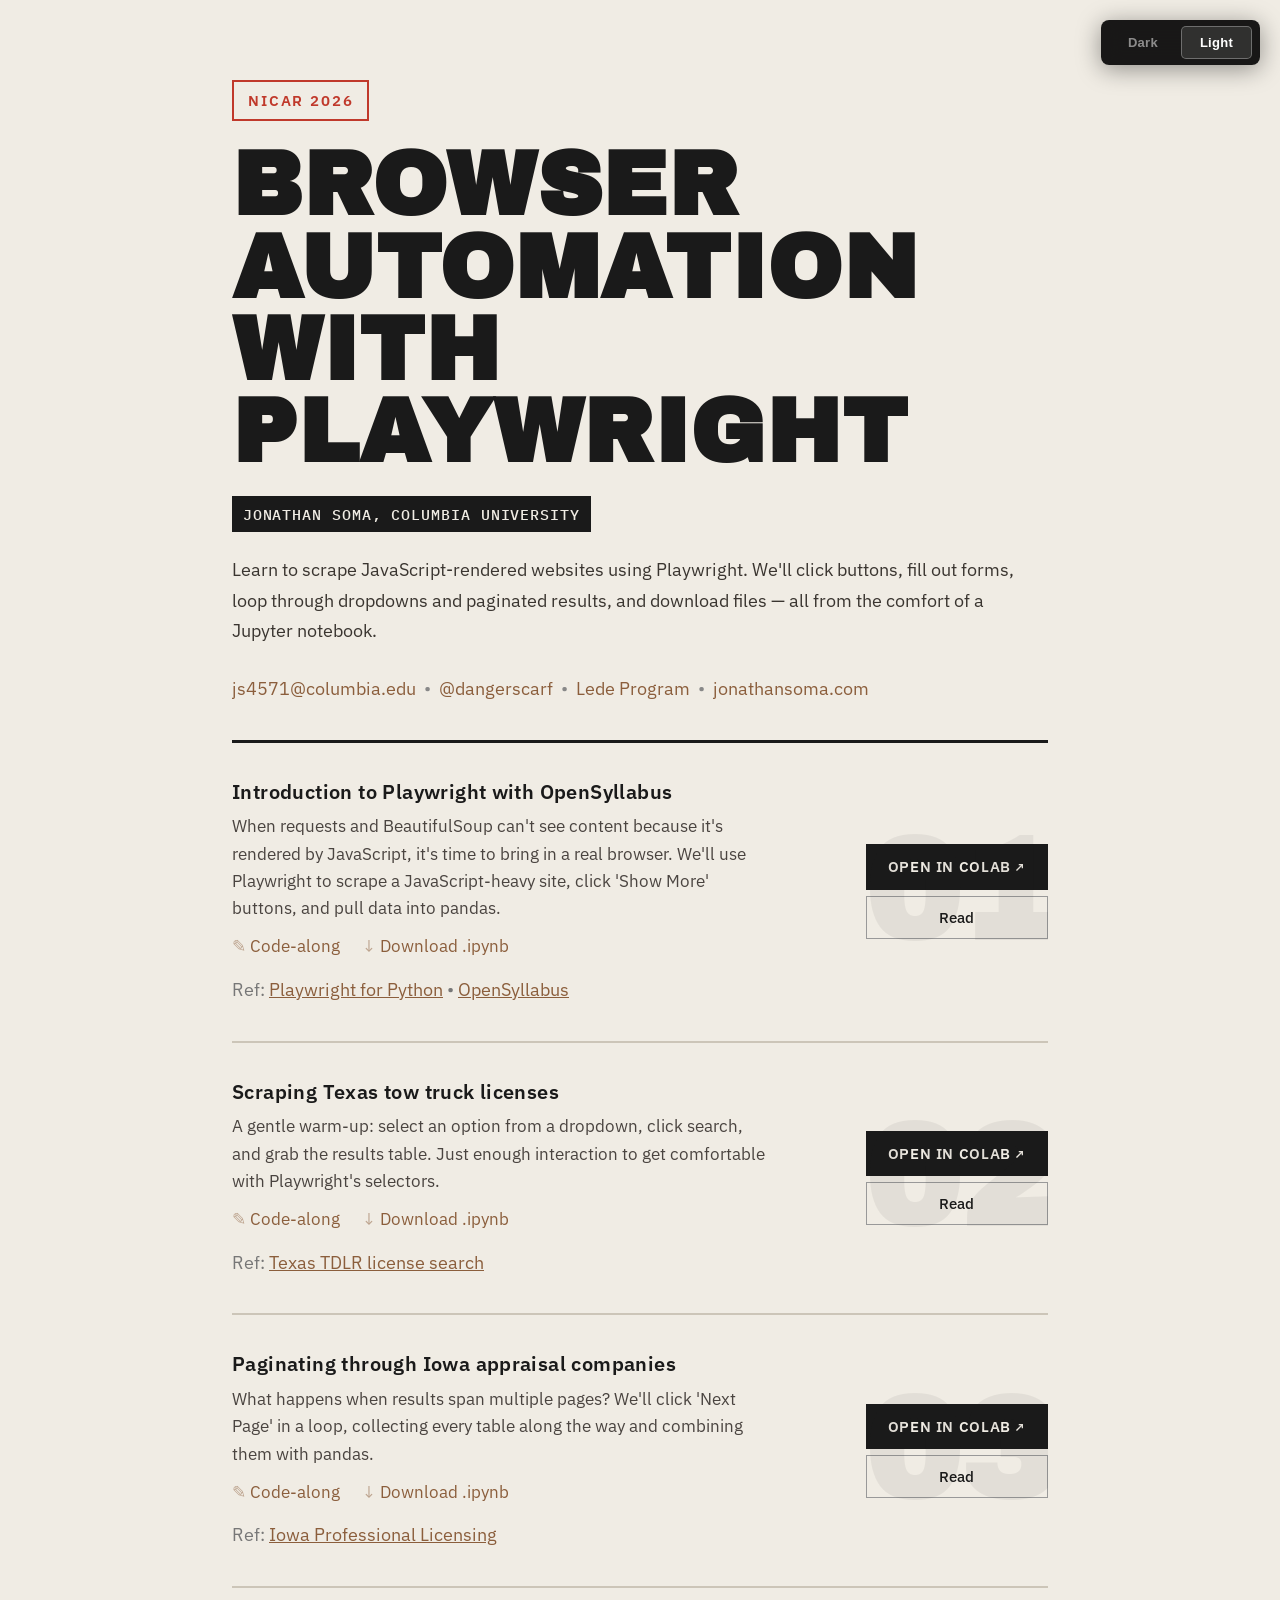
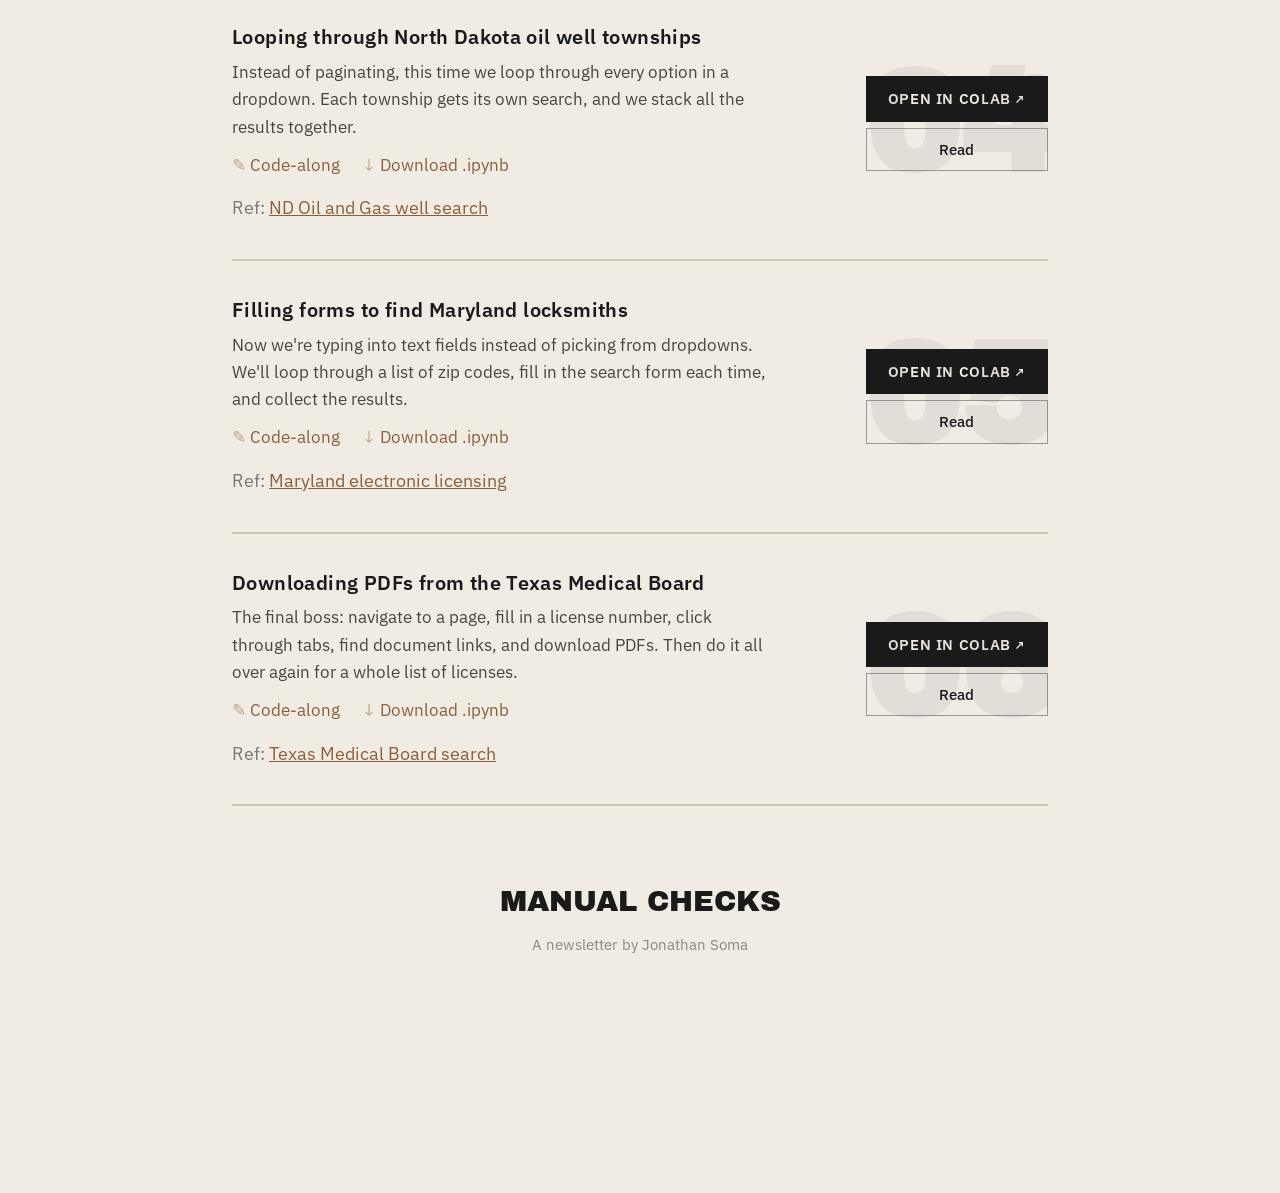
==== docs/index.html @ abff7795 "Include docs/ in repo for GitHub Pages Co-Authored-By: Claude Opus 4.6 <noreply@anthropic.com>" ====
<!DOCTYPE html>
<html lang="en">
<head>
    <meta charset="utf-8">
    <meta name="viewport" content="width=device-width, initial-scale=1">
    <title>Browser automation with Playwright</title>

    <link rel="preconnect" href="https://fonts.googleapis.com">
    <link rel="preconnect" href="https://fonts.gstatic.com" crossorigin>
    <link href="https://fonts.googleapis.com/css2?family=Playfair+Display:ital,wght@0,400;0,700;1,400;1,700&family=Source+Serif+4:ital,opsz,wght@0,8..60,400;0,8..60,600;1,8..60,400&family=Inter:wght@400;500;600&family=Archivo+Black&family=IBM+Plex+Mono:wght@400;500&family=IBM+Plex+Sans:wght@400;500;600&display=swap" rel="stylesheet">
    <link rel="stylesheet" href="static/base.css">
    
<link rel="stylesheet" href="static/index.css">

    <script>
    // Set theme before paint to avoid FOUC
    (function(){var s=localStorage.getItem('theme');var t=s||(window.matchMedia('(prefers-color-scheme: light)').matches?'light':'dark');document.documentElement.className='theme-'+(t==='dark'?'noir':'broadsheet');})();
    </script>
</head>
<body>

<div class="theme-switcher">
    <button class="active" onclick="setTheme('dark', this)">Dark</button>
    <button onclick="setTheme('light', this)">Light</button>
</div>

<div class="page">
    
<header>
    <div class="conference-label">NICAR 2026</div>
    <h1 class="site-title">Browser automation with Playwright</h1>
    <p class="site-author">Jonathan Soma, Columbia University</p>
    <div class="site-description"><p>Learn to scrape JavaScript-rendered websites using Playwright. We'll click buttons, fill out forms, loop through dropdowns and paginated results, and download files — all from the comfort of a Jupyter notebook.</p></div>
    
    <div class="site-meta-links">
        
            <a href="mailto:js4571@columbia.edu">js4571@columbia.edu</a> &nbsp;&bull;&nbsp; 
        
            <a href="https://x.com/dangerscarf">@dangerscarf</a> &nbsp;&bull;&nbsp; 
        
            <a href="https://ledeprogram.com/">Lede Program</a> &nbsp;&bull;&nbsp; 
        
            <a href="https://jonathansoma.com/">jonathansoma.com</a>
        
    </div>
    
</header>


<hr class="section-divider">


<div class="notebook-card">
    <div class="step-number">01</div>
    <div class="card-content">
        <h3 class="notebook-title"><a href="./browser-automation/00-opensyllabus-ANSWERS.html">Introduction to Playwright with OpenSyllabus</a></h3>
        <p class="notebook-desc">When requests and BeautifulSoup can't see content because it's rendered by JavaScript, it's time to bring in a real browser. We'll use Playwright to scrape a JavaScript-heavy site, click 'Show More' buttons, and pull data into pandas.</p>
        <div class="secondary-actions">
            <a href="https://colab.research.google.com/github/jsoma/workshop-browser-automation/blob/main/docs/browser-automation/00-opensyllabus.ipynb" class="action-codealong">Code-along</a>
            <a href="./browser-automation/00-opensyllabus-ANSWERS.ipynb" class="action-download">Download .ipynb</a>
        </div>
        
        <div class="ref-links">
            <span>Ref:</span>
            
                <a href="https://playwright.dev/python/">Playwright for Python</a> &bull; 
            
                <a href="https://opensyllabus.org/">OpenSyllabus</a>
            
        </div>
        
    </div>
    <div class="card-action">
        <a href="https://colab.research.google.com/github/jsoma/workshop-browser-automation/blob/main/docs/browser-automation/00-opensyllabus-ANSWERS.ipynb" class="primary-btn">Open in Colab</a>
        <a href="./browser-automation/00-opensyllabus-ANSWERS.html" class="read-btn">Read</a>
    </div>
</div>

<div class="notebook-card">
    <div class="step-number">02</div>
    <div class="card-content">
        <h3 class="notebook-title"><a href="./browser-automation/01-texas-tow-trucks-licenses-ANSWERS.html">Scraping Texas tow truck licenses</a></h3>
        <p class="notebook-desc">A gentle warm-up: select an option from a dropdown, click search, and grab the results table. Just enough interaction to get comfortable with Playwright's selectors.</p>
        <div class="secondary-actions">
            <a href="https://colab.research.google.com/github/jsoma/workshop-browser-automation/blob/main/docs/browser-automation/01-texas-tow-trucks-licenses.ipynb" class="action-codealong">Code-along</a>
            <a href="./browser-automation/01-texas-tow-trucks-licenses-ANSWERS.ipynb" class="action-download">Download .ipynb</a>
        </div>
        
        <div class="ref-links">
            <span>Ref:</span>
            
                <a href="https://www.tdlr.texas.gov/cimsfo/">Texas TDLR license search</a>
            
        </div>
        
    </div>
    <div class="card-action">
        <a href="https://colab.research.google.com/github/jsoma/workshop-browser-automation/blob/main/docs/browser-automation/01-texas-tow-trucks-licenses-ANSWERS.ipynb" class="primary-btn">Open in Colab</a>
        <a href="./browser-automation/01-texas-tow-trucks-licenses-ANSWERS.html" class="read-btn">Read</a>
    </div>
</div>

<div class="notebook-card">
    <div class="step-number">03</div>
    <div class="card-content">
        <h3 class="notebook-title"><a href="./browser-automation/02-iowa-appraisal-management-companies-ANSWERS.html">Paginating through Iowa appraisal companies</a></h3>
        <p class="notebook-desc">What happens when results span multiple pages? We'll click 'Next Page' in a loop, collecting every table along the way and combining them with pandas.</p>
        <div class="secondary-actions">
            <a href="https://colab.research.google.com/github/jsoma/workshop-browser-automation/blob/main/docs/browser-automation/02-iowa-appraisal-management-companies.ipynb" class="action-codealong">Code-along</a>
            <a href="./browser-automation/02-iowa-appraisal-management-companies-ANSWERS.ipynb" class="action-download">Download .ipynb</a>
        </div>
        
        <div class="ref-links">
            <span>Ref:</span>
            
                <a href="https://ia-plb.my.site.com/LicenseSearchPage">Iowa Professional Licensing</a>
            
        </div>
        
    </div>
    <div class="card-action">
        <a href="https://colab.research.google.com/github/jsoma/workshop-browser-automation/blob/main/docs/browser-automation/02-iowa-appraisal-management-companies-ANSWERS.ipynb" class="primary-btn">Open in Colab</a>
        <a href="./browser-automation/02-iowa-appraisal-management-companies-ANSWERS.html" class="read-btn">Read</a>
    </div>
</div>

<div class="notebook-card">
    <div class="step-number">04</div>
    <div class="card-content">
        <h3 class="notebook-title"><a href="./browser-automation/03-north-dakota-oil-wells-ANSWERS.html">Looping through North Dakota oil well townships</a></h3>
        <p class="notebook-desc">Instead of paginating, this time we loop through every option in a dropdown. Each township gets its own search, and we stack all the results together.</p>
        <div class="secondary-actions">
            <a href="https://colab.research.google.com/github/jsoma/workshop-browser-automation/blob/main/docs/browser-automation/03-north-dakota-oil-wells.ipynb" class="action-codealong">Code-along</a>
            <a href="./browser-automation/03-north-dakota-oil-wells-ANSWERS.ipynb" class="action-download">Download .ipynb</a>
        </div>
        
        <div class="ref-links">
            <span>Ref:</span>
            
                <a href="https://www.dmr.nd.gov/oilgas/findwellsvw.asp">ND Oil and Gas well search</a>
            
        </div>
        
    </div>
    <div class="card-action">
        <a href="https://colab.research.google.com/github/jsoma/workshop-browser-automation/blob/main/docs/browser-automation/03-north-dakota-oil-wells-ANSWERS.ipynb" class="primary-btn">Open in Colab</a>
        <a href="./browser-automation/03-north-dakota-oil-wells-ANSWERS.html" class="read-btn">Read</a>
    </div>
</div>

<div class="notebook-card">
    <div class="step-number">05</div>
    <div class="card-content">
        <h3 class="notebook-title"><a href="./browser-automation/04-maryland-locksmiths-ANSWERS.html">Filling forms to find Maryland locksmiths</a></h3>
        <p class="notebook-desc">Now we're typing into text fields instead of picking from dropdowns. We'll loop through a list of zip codes, fill in the search form each time, and collect the results.</p>
        <div class="secondary-actions">
            <a href="https://colab.research.google.com/github/jsoma/workshop-browser-automation/blob/main/docs/browser-automation/04-maryland-locksmiths.ipynb" class="action-codealong">Code-along</a>
            <a href="./browser-automation/04-maryland-locksmiths-ANSWERS.ipynb" class="action-download">Download .ipynb</a>
        </div>
        
        <div class="ref-links">
            <span>Ref:</span>
            
                <a href="https://www.dllr.state.md.us/cgi-bin/ElectronicLicensing/OP_Search/OP_search.cgi?calling_app=locksmith::locksmith">Maryland electronic licensing</a>
            
        </div>
        
    </div>
    <div class="card-action">
        <a href="https://colab.research.google.com/github/jsoma/workshop-browser-automation/blob/main/docs/browser-automation/04-maryland-locksmiths-ANSWERS.ipynb" class="primary-btn">Open in Colab</a>
        <a href="./browser-automation/04-maryland-locksmiths-ANSWERS.html" class="read-btn">Read</a>
    </div>
</div>

<div class="notebook-card">
    <div class="step-number">06</div>
    <div class="card-content">
        <h3 class="notebook-title"><a href="./browser-automation/05-texas-medical-board-actions-details-ANSWERS.html">Downloading PDFs from the Texas Medical Board</a></h3>
        <p class="notebook-desc">The final boss: navigate to a page, fill in a license number, click through tabs, find document links, and download PDFs. Then do it all over again for a whole list of licenses.</p>
        <div class="secondary-actions">
            <a href="https://colab.research.google.com/github/jsoma/workshop-browser-automation/blob/main/docs/browser-automation/05-texas-medical-board-actions-details.ipynb" class="action-codealong">Code-along</a>
            <a href="./browser-automation/05-texas-medical-board-actions-details-ANSWERS.ipynb" class="action-download">Download .ipynb</a>
        </div>
        
        <div class="ref-links">
            <span>Ref:</span>
            
                <a href="https://profile.tmb.state.tx.us/SearchBA.aspx">Texas Medical Board search</a>
            
        </div>
        
    </div>
    <div class="card-action">
        <a href="https://colab.research.google.com/github/jsoma/workshop-browser-automation/blob/main/docs/browser-automation/05-texas-medical-board-actions-details-ANSWERS.ipynb" class="primary-btn">Open in Colab</a>
        <a href="./browser-automation/05-texas-medical-board-actions-details-ANSWERS.html" class="read-btn">Read</a>
    </div>
</div>




<footer class="site-footer">
    <div class="newsletter-signup">
        <p class="newsletter-title">Manual Checks</p>
<p class="newsletter-desc">A newsletter by Jonathan Soma</p>
<script async src="https://subscribe-forms.beehiiv.com/embed.js"></script>
<iframe src="https://subscribe-forms.beehiiv.com/74449fe6-9aee-4fca-81ec-c07b8588210f" class="newsletter-embed beehiiv-embed" data-test-id="beehiiv-embed" frameborder="0" scrolling="no"></iframe>

    </div>
</footer>


</div>

<script>
function setTheme(theme, btn) {
    var darkNames = {'dark':1, 'noir':1};
    var cls = darkNames[theme] ? 'noir' : 'broadsheet';
    document.documentElement.className = 'theme-' + cls;
    document.querySelectorAll('.theme-switcher button').forEach(function(b) { b.classList.remove('active'); });
    btn.classList.add('active');
    localStorage.setItem('theme', darkNames[theme] ? 'dark' : 'light');
}

// Sync button active state (theme already set by head script)
(function() {
    var saved = localStorage.getItem('theme');
    var theme = saved || (window.matchMedia('(prefers-color-scheme: light)').matches ? 'light' : 'dark');
    var label = theme === 'dark' ? 'Dark' : 'Light';
    document.querySelectorAll('.theme-switcher button').forEach(function(b) {
        b.classList.toggle('active', b.textContent.trim() === label);
    });
})();

window.matchMedia('(prefers-color-scheme: light)').addEventListener('change', function(e) {
    if (!localStorage.getItem('theme')) {
        var cls = e.matches ? 'broadsheet' : 'noir';
        document.documentElement.className = 'theme-' + cls;
        var label = e.matches ? 'Light' : 'Dark';
        document.querySelectorAll('.theme-switcher button').forEach(function(b) {
            b.classList.toggle('active', b.textContent.trim() === label);
        });
    }
});
</script>

<script>
// Detect blocked newsletter iframes and show a fallback link
(function() {
    function replaceWithLink(iframe, src) {
        var link = document.createElement('a');
        link.href = src;
        link.className = 'newsletter-fallback-btn';
        link.innerHTML = 'Subscribe to the newsletter &rarr;';
        iframe.replaceWith(link);
        // Also hide the beehiiv script tag if present
        var scripts = document.querySelectorAll('.newsletter-signup script');
        scripts.forEach(function(s) { s.remove(); });
    }
    document.querySelectorAll('.newsletter-signup iframe').forEach(function(iframe) {
        var src = iframe.src;
        if (!src) return;
        // Check iframe dimensions after it settles — blocked iframes
        // typically render as 0-height or very small
        var timer = setTimeout(function() {
            var h = iframe.offsetHeight || iframe.getBoundingClientRect().height;
            if (h < 20) {
                replaceWithLink(iframe, src);
            }
        }, 3000);
    });
})();
</script>
</body>
</html>
---- docs/static/base.css ----
/* ================================================================
   THEME SWITCHER
   ================================================================ */
.theme-switcher {
    position: fixed;
    top: 20px;
    right: 20px;
    z-index: 9999;
    display: flex;
    gap: 4px;
    padding: 6px 8px;
    border-radius: 8px;
    background: rgba(0,0,0,0.9);
    backdrop-filter: blur(10px);
    box-shadow: 0 4px 24px rgba(0,0,0,0.4);
}
.theme-switcher button {
    padding: 8px 18px;
    border: 1.5px solid transparent;
    border-radius: 5px;
    cursor: pointer;
    font-size: 13px;
    font-weight: 600;
    letter-spacing: 0.02em;
    transition: all 0.2s;
    color: rgba(255,255,255,0.5);
    background: transparent;
    font-family: -apple-system, sans-serif;
}
.theme-switcher button:hover {
    color: white;
}
.theme-switcher button.active {
    color: white;
    border-color: rgba(255,255,255,0.3);
    background: rgba(255,255,255,0.1);
}

/* ================================================================
   RESET
   ================================================================ */
*, *::before, *::after { box-sizing: border-box; margin: 0; padding: 0; }
a { text-decoration: none; }

/* ================================================================
   SHARED STRUCTURE
   ================================================================ */
body {
    min-height: 100vh;
    transition: background-color 0.5s;
}
.page {
    max-width: 860px;
    margin: 0 auto;
    padding: 80px 32px 120px;
}

/* ================================================================
   NEWSLETTER FALLBACK BUTTON
   ================================================================ */
.newsletter-fallback-btn {
    display: inline-block;
    padding: 12px 28px;
    border-radius: 4px;
    font-weight: 600;
    letter-spacing: 0.03em;
    text-decoration: none;
    transition: all 0.15s;
    margin-top: 0.5em;
}
.theme-noir .newsletter-fallback-btn {
    font-family: 'Inter', sans-serif;
    font-size: 0.85em;
    color: #111;
    background: #c0392b;
    border: 1px solid #c0392b;
}
.theme-noir .newsletter-fallback-btn:hover {
    background: #e74c3c;
    border-color: #e74c3c;
}
.theme-broadsheet .newsletter-fallback-btn {
    font-family: 'IBM Plex Sans', sans-serif;
    font-size: 0.9em;
    color: #f0ece4;
    background: #c0392b;
    border: 2px solid #c0392b;
    text-transform: uppercase;
}
.theme-broadsheet .newsletter-fallback-btn:hover {
    background: #a02a1e;
    border-color: #a02a1e;
}

/* ================================================================
   RESPONSIVE
   ================================================================ */
@media (max-width: 640px) {
    .theme-switcher {
        top: auto;
        bottom: 12px;
        right: 12px;
        left: 12px;
        justify-content: center;
    }
    .page { padding: 60px 20px 100px; }
}
---- docs/static/index.css ----
/* ================================================================
   SHARED STRUCTURAL
   ================================================================ */
.notebook-card { position: relative; }

.secondary-actions {
    display: flex;
    flex-wrap: wrap;
    gap: 0.3em 1.2em;
    margin-top: 0.6em;
}
.secondary-actions a {
    transition: all 0.15s;
}

.ref-links {
    margin-top: 0.8em;
}
.ref-links span {
    display: inline;
}
.ref-links a {
    transition: color 0.15s;
}

.primary-btn::after {
    content: ' \2197';
    font-size: 0.85em;
}

.action-codealong::before {
    content: '\270E  ';
    opacity: 0.5;
}
.action-download::before {
    content: '\2193  ';
    opacity: 0.5;
}

/* ================================================================

   THEME: NOIR
   Dark, editorial. Giant italic serif. Ruled rows.

   ================================================================ */
.theme-noir {
    background: #111;
    color: #999;
    font-family: 'Source Serif 4', Georgia, serif;
    font-size: 19px;
    line-height: 1.6;
}

.theme-noir .page { max-width: 820px; }

.theme-noir .conference-label {
    font-family: 'Inter', sans-serif;
    font-size: 0.7em;
    font-weight: 600;
    letter-spacing: 0.18em;
    text-transform: uppercase;
    color: #c0392b;
    margin-bottom: 1.2em;
}

.theme-noir .site-title {
    font-family: 'Playfair Display', serif;
    font-size: clamp(3.2em, 7vw, 5em);
    font-weight: 400;
    font-style: italic;
    color: #f0ece4;
    line-height: 1.08;
    margin-bottom: 0.4em;
    letter-spacing: -0.01em;
}

.theme-noir .site-author {
    font-family: 'Inter', sans-serif;
    font-size: 0.85em;
    color: #666;
    margin-bottom: 1.2em;
}

.theme-noir .site-description {
    font-size: 1em;
    color: #777;
    line-height: 1.65;
    margin-bottom: 0.3em;
}
.theme-noir .site-description strong {
    color: #e8e4dc;
    font-weight: 600;
}

.theme-noir .site-meta-links {
    font-family: 'Inter', sans-serif;
    font-size: 0.85em;
    color: #555;
    margin-top: 1.5em;
}
.theme-noir .site-meta-links a {
    color: #888;
}
.theme-noir .site-meta-links a:hover {
    color: #f0ece4;
}

.theme-noir .section-divider {
    border: none;
    margin: 2em 0 0;
}

.theme-noir .notebook-card {
    display: grid;
    grid-template-columns: 48px 1fr auto;
    gap: 0 24px;
    align-items: start;
    padding: 1.8em 0;
    border-top: 1px solid #222;
}
.theme-noir .notebook-card:last-of-type {
    border-bottom: 1px solid #222;
}

.theme-noir .step-number {
    font-family: 'Playfair Display', serif;
    font-size: 1.05em;
    color: #c0392b;
    padding-top: 2px;
    font-style: italic;
}

.theme-noir .card-content {
    min-width: 0;
}

.theme-noir .notebook-title {
    font-family: 'Inter', sans-serif;
    font-size: 0.9em;
    font-weight: 600;
    color: #e8e4dc;
    margin-bottom: 0.35em;
    line-height: 1.3;
}
.theme-noir .notebook-title a {
    color: inherit;
}
.theme-noir .notebook-title a:hover {
    color: #c0392b;
}

.theme-noir .notebook-desc {
    font-size: 0.9em;
    color: #666;
    line-height: 1.55;
}

.theme-noir .card-action {
    padding-top: 2px;
    display: flex;
    flex-direction: column;
    gap: 6px;
}

.theme-noir .primary-btn {
    display: inline-block;
    font-family: 'Inter', sans-serif;
    font-size: 0.7em;
    font-weight: 500;
    color: #e8e4dc;
    border: 1px solid #444;
    padding: 8px 20px;
    border-radius: 4px;
    white-space: nowrap;
    transition: all 0.15s;
}
.theme-noir .primary-btn:hover {
    border-color: #e8e4dc;
    background: #e8e4dc;
    color: #111;
}

.theme-noir .read-btn {
    display: inline-block;
    font-family: 'Inter', sans-serif;
    font-size: 0.7em;
    font-weight: 500;
    color: #888;
    border: 1px solid #333;
    padding: 7px 20px;
    border-radius: 4px;
    white-space: nowrap;
    transition: all 0.15s;
    text-align: center;
}
.theme-noir .read-btn:hover {
    color: #e8e4dc;
    border-color: #666;
}

.theme-noir .secondary-actions {
    grid-column: 2 / -1;
    margin-top: 0.6em;
    margin-bottom: 0.3em;
}
.theme-noir .secondary-actions a {
    font-family: 'Inter', sans-serif;
    font-size: 0.8em;
    color: #bbb;
    letter-spacing: 0.02em;
}
.theme-noir .secondary-actions a:hover {
    color: #e8e4dc;
}

.theme-noir .ref-links {
    grid-column: 2 / -1;
    font-family: 'Inter', sans-serif;
    font-size: 0.85em;
    color: #555;
}
.theme-noir .ref-links span { color: #555; }
.theme-noir .ref-links a { color: #9a8a7a; }
.theme-noir .ref-links a:hover { color: #c0392b; }

.theme-noir .site-footer {
    margin-top: 4em;
    font-family: 'Inter', sans-serif;
}
.theme-noir .newsletter-title {
    font-family: 'Playfair Display', serif;
    font-size: 1.5em;
    font-style: italic;
    color: #e8e4dc;
    margin-bottom: 0.2em;
}
.theme-noir .newsletter-desc {
    font-size: 0.8em;
    color: #666;
    margin-bottom: 0.5em;
}
.theme-noir .newsletter-signup {
    background: #111;
    text-align: center;
}
.theme-noir .newsletter-embed {
    width: 100%;
    max-width: 480px;
    height: 100px;
}

/* ================================================================

   THEME: BROADSHEET
   Light, massive condensed type. Monospace body.

   ================================================================ */
.theme-broadsheet {
    background: #f0ece4;
    color: #3a3530;
    font-family: 'IBM Plex Sans', -apple-system, sans-serif;
    font-size: 18px;
    line-height: 1.65;
}

.theme-broadsheet .page { max-width: 880px; }

.theme-broadsheet .conference-label {
    display: inline-block;
    font-family: 'IBM Plex Sans', sans-serif;
    font-size: 0.85em;
    font-weight: 600;
    letter-spacing: 0.12em;
    text-transform: uppercase;
    color: #c0392b;
    border: 2px solid #c0392b;
    padding: 6px 14px;
    margin-bottom: 1.5em;
}

.theme-broadsheet .site-title {
    font-family: 'Archivo Black', Impact, sans-serif;
    font-size: clamp(2.8em, 7vw, 5em);
    font-weight: 800;
    color: #1a1a1a;
    line-height: 0.92;
    text-transform: uppercase;
    margin-bottom: 0.25em;
    letter-spacing: 0.01em;
}

.theme-broadsheet .site-author {
    display: inline-block;
    font-family: 'IBM Plex Mono', monospace;
    font-size: 0.85em;
    font-weight: 500;
    text-transform: uppercase;
    letter-spacing: 0.06em;
    color: #f0ece4;
    background: #1a1a1a;
    padding: 0.35em 0.7em;
    margin-bottom: 1.5em;
}

.theme-broadsheet .site-description {
    font-size: 1em;
    color: #3a3530;
    line-height: 1.7;
    margin-bottom: 0.3em;
}
.theme-broadsheet .site-description strong {
    color: #1a1a1a;
    font-weight: 600;
    text-decoration: underline;
    text-decoration-thickness: 2px;
    text-underline-offset: 3px;
}

.theme-broadsheet .site-meta-links {
    font-size: 1em;
    color: #888;
    margin-top: 1.5em;
}
.theme-broadsheet .site-meta-links a { color: #8b5e3c; }
.theme-broadsheet .site-meta-links a:hover { color: #c0392b; }

.theme-broadsheet .section-divider {
    border: none;
    border-top: 3px solid #1a1a1a;
    margin: 2em 0 0;
}

.theme-broadsheet .notebook-card {
    display: grid;
    grid-template-columns: 1fr auto;
    gap: 0 32px;
    align-items: start;
    padding: 2em 0;
    border-bottom: 2px solid #ccc5b8;
    overflow: hidden;
}

.theme-broadsheet .step-number {
    position: absolute;
    right: -8px;
    top: 50%;
    transform: translateY(-50%);
    font-family: 'Archivo Black', Impact, sans-serif;
    font-size: 8em;
    font-weight: 900;
    color: #1a1a1a;
    opacity: 0.06;
    line-height: 1;
    pointer-events: none;
}

.theme-broadsheet .card-content { min-width: 0; }

.theme-broadsheet .notebook-title {
    font-family: 'IBM Plex Sans', sans-serif;
    font-size: 1.1em;
    font-weight: 600;
    color: #1a1a1a;
    margin-bottom: 0.4em;
    line-height: 1.3;
    letter-spacing: 0.02em;
}
.theme-broadsheet .notebook-title a {
    color: inherit;
}
.theme-broadsheet .notebook-title a:hover {
    color: #c0392b;
}

.theme-broadsheet .notebook-desc {
    font-size: 0.95em;
    color: #4a4440;
    line-height: 1.6;
    max-width: 540px;
}

.theme-broadsheet .card-action {
    padding-top: 0;
    align-self: center;
    display: flex;
    flex-direction: column;
    gap: 6px;
}

.theme-broadsheet .primary-btn {
    display: inline-block;
    font-family: 'IBM Plex Sans', sans-serif;
    font-size: 0.85em;
    font-weight: 600;
    text-transform: uppercase;
    letter-spacing: 0.04em;
    color: #f0ece4;
    background: #1a1a1a;
    padding: 10px 22px;
    white-space: nowrap;
    transition: all 0.15s;
    text-align: center;
}
.theme-broadsheet .primary-btn:hover {
    background: #c0392b;
}

.theme-broadsheet .read-btn {
    display: inline-block;
    font-family: 'IBM Plex Sans', sans-serif;
    font-size: 0.85em;
    font-weight: 500;
    color: #1a1a1a;
    border: 1.5px solid #999;
    padding: 8px 22px;
    white-space: nowrap;
    transition: all 0.15s;
    text-align: center;
}
.theme-broadsheet .read-btn:hover {
    border-color: #1a1a1a;
    background: #1a1a1a;
    color: #f0ece4;
}

.theme-broadsheet .secondary-actions {
    grid-column: 1 / -1;
}
.theme-broadsheet .secondary-actions a {
    font-size: 0.95em;
    color: #8b5e3c;
}
.theme-broadsheet .secondary-actions a:hover { color: #c0392b; }

.theme-broadsheet .ref-links {
    grid-column: 1 / -1;
    font-size: 1em;
    color: #777;
}
.theme-broadsheet .ref-links span { color: #777; }
.theme-broadsheet .ref-links a { color: #8b5e3c; text-decoration: underline; }
.theme-broadsheet .ref-links a:hover { color: #c0392b; }

.theme-broadsheet .site-footer {
    margin-top: 4em;
}
.theme-broadsheet .newsletter-title {
    font-family: 'Archivo Black', sans-serif;
    font-size: 1.6em;
    text-transform: uppercase;
    color: #1a1a1a;
    margin-bottom: 0.2em;
}
.theme-broadsheet .newsletter-desc {
    font-size: 0.85em;
    color: #888;
    margin-bottom: 0.5em;
}
.theme-broadsheet .newsletter-signup {
    background: #f0ece4;
    text-align: center;
}
.theme-broadsheet .newsletter-embed {
    width: 100%;
    max-width: 480px;
    height: 100px;
}

/* ================================================================
   RESPONSIVE
   ================================================================ */
@media (max-width: 640px) {
    .theme-noir .notebook-card,
    .theme-broadsheet .notebook-card {
        grid-template-columns: 1fr;
        gap: 0.5em 0;
    }
    .theme-noir .step-number { margin-bottom: 0.3em; }
    .theme-broadsheet .step-number { display: none; }
    .theme-noir .card-action,
    .theme-broadsheet .card-action {
        grid-column: 1;
        margin-top: 0.8em;
    }
    .theme-noir .primary-btn,
    .theme-broadsheet .primary-btn,
    .theme-noir .read-btn,
    .theme-broadsheet .read-btn {
        text-align: center;
    }
    .theme-noir .secondary-actions,
    .theme-broadsheet .secondary-actions,
    .theme-noir .ref-links,
    .theme-broadsheet .ref-links {
        grid-column: 1;
    }
}
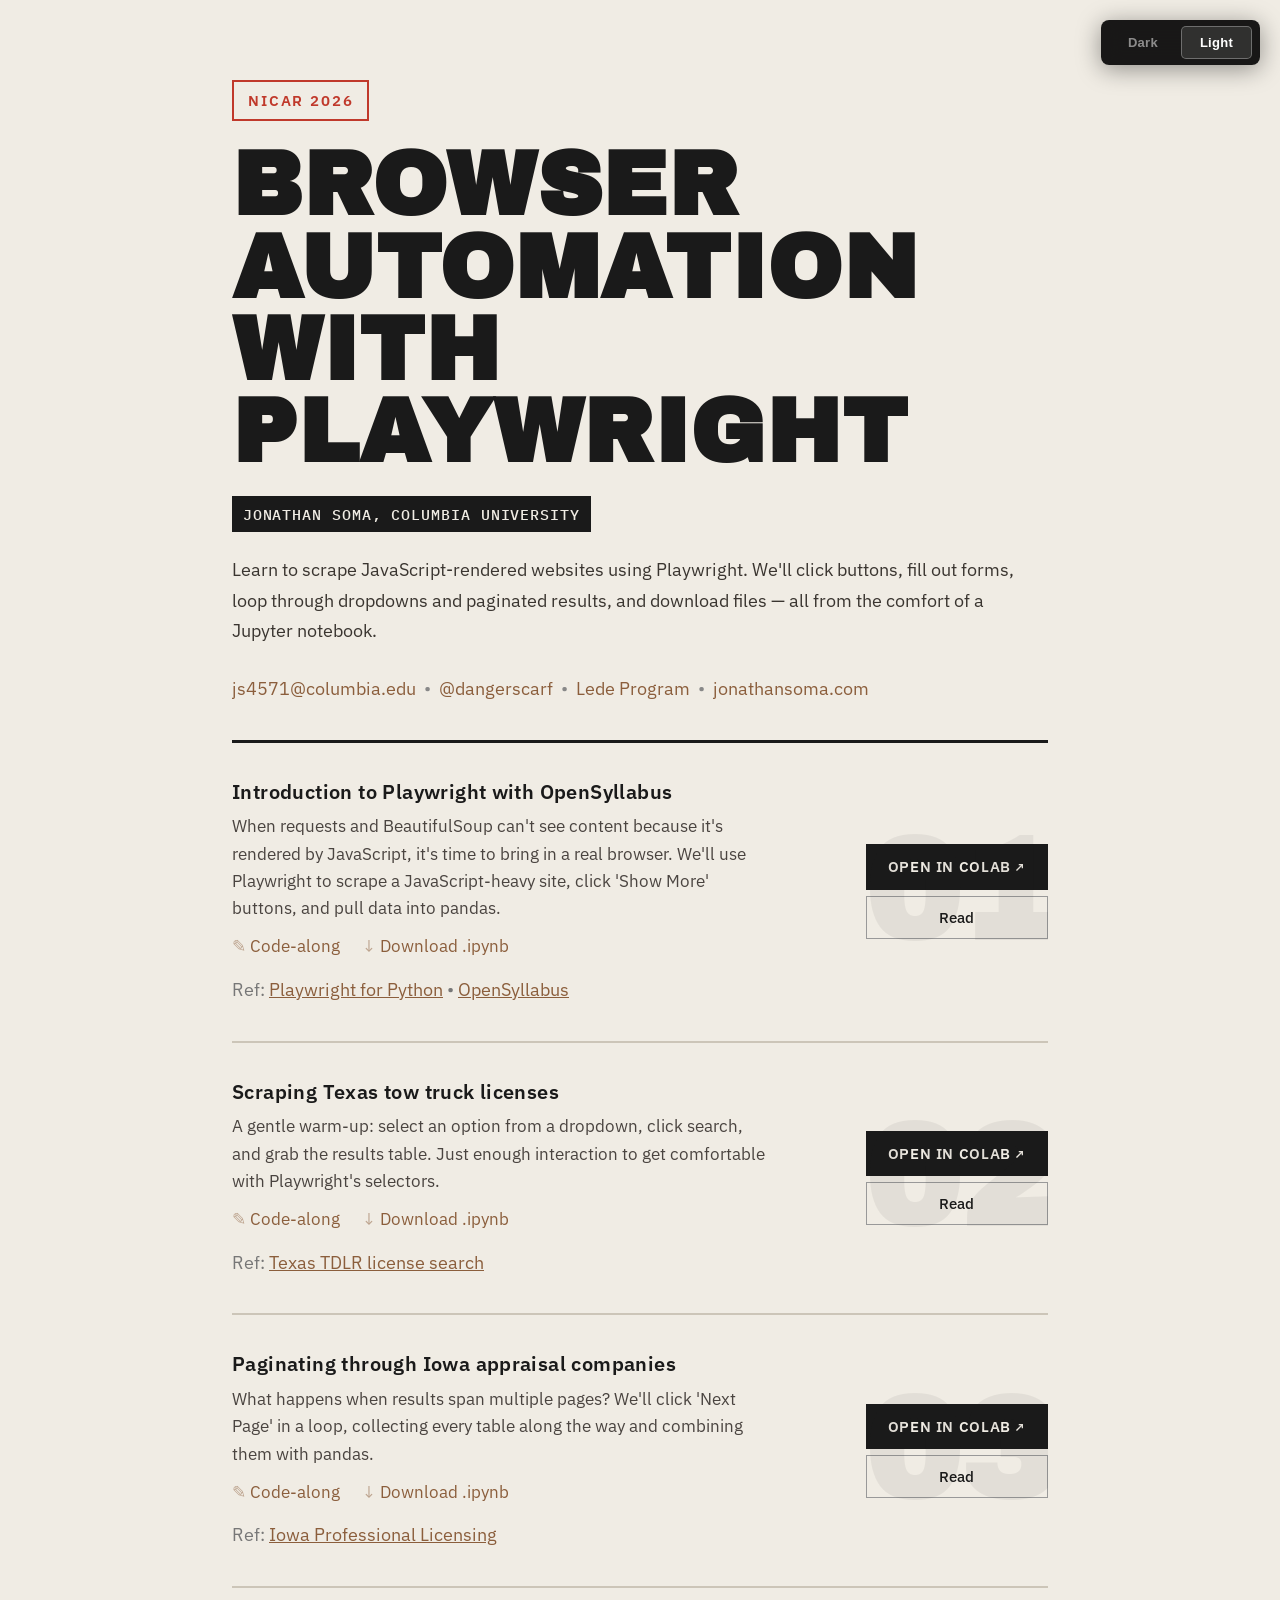
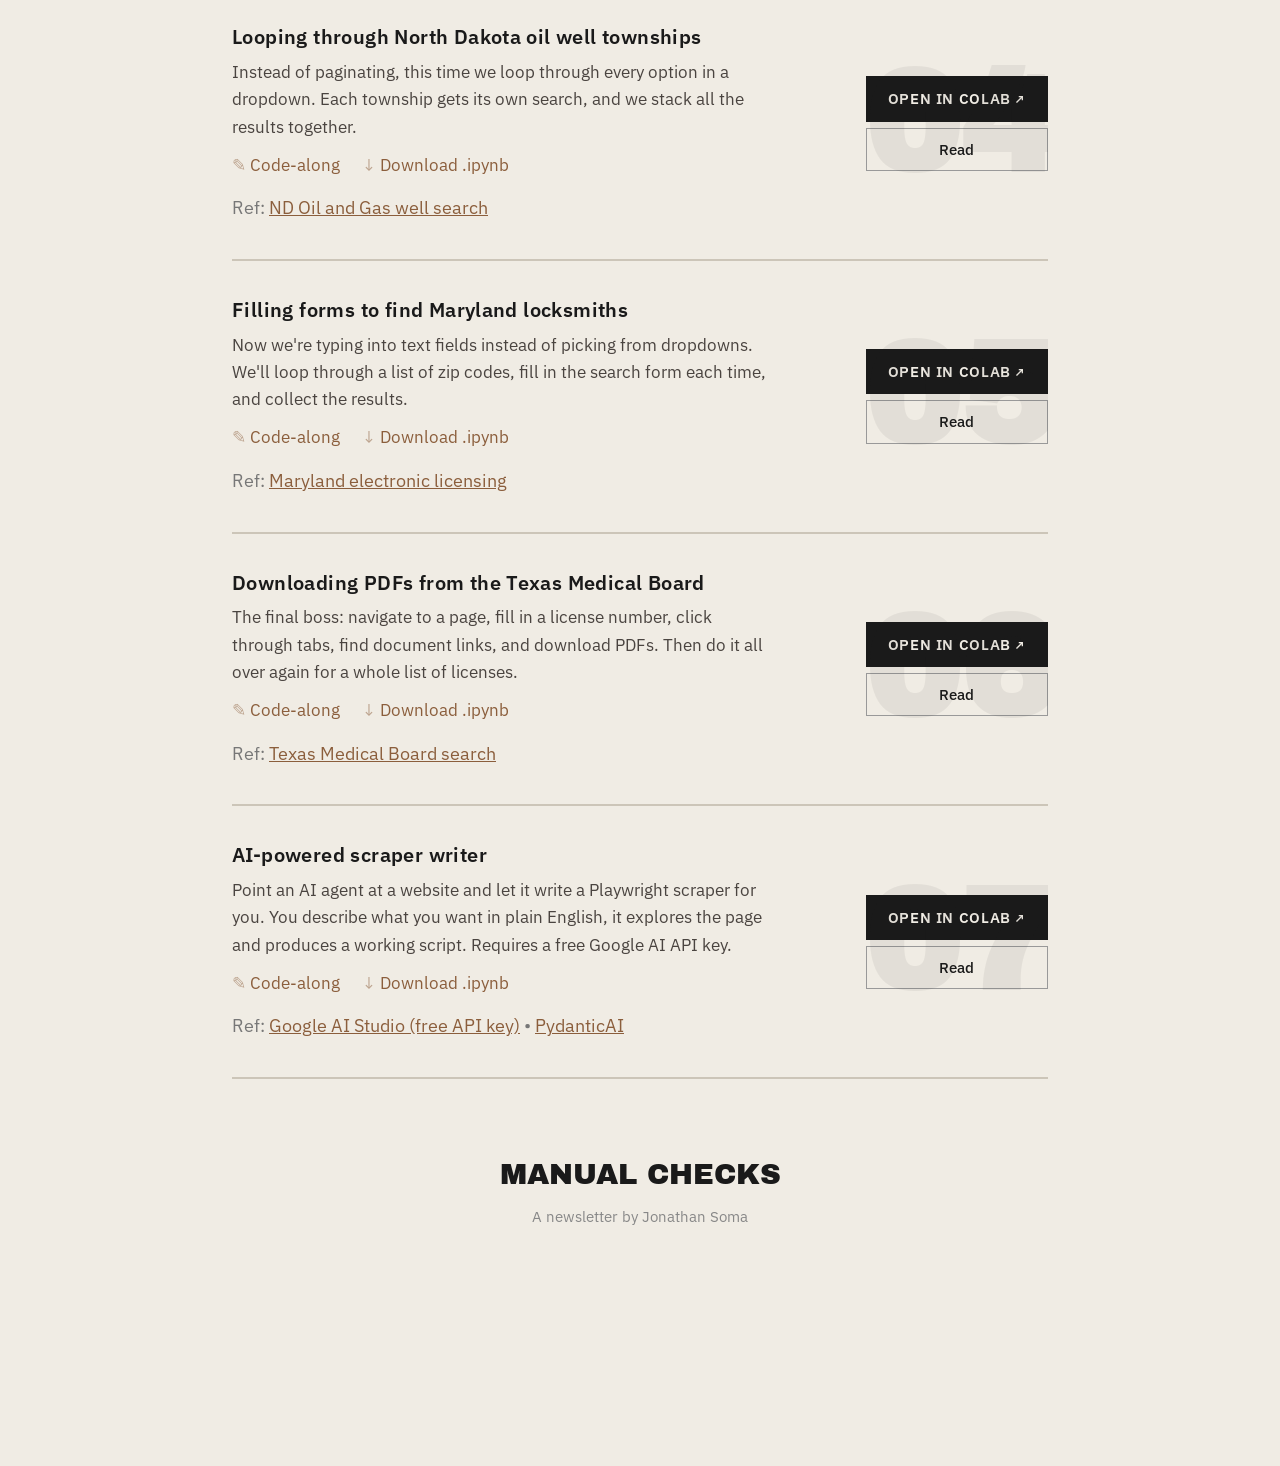
==== commit af90db5d: "Open Colab links in new tab Co-Authored-By: Claude Opus 4.6 <noreply@anthropic.com>" ====
--- a/docs/index.html
+++ b/docs/index.html
@@ -71,7 +71,7 @@
         
     </div>
     <div class="card-action">
-        <a href="https://colab.research.google.com/github/jsoma/workshop-browser-automation/blob/main/docs/browser-automation/00-opensyllabus-ANSWERS.ipynb" class="primary-btn">Open in Colab</a>
+        <a href="https://colab.research.google.com/github/jsoma/workshop-browser-automation/blob/main/docs/browser-automation/00-opensyllabus-ANSWERS.ipynb" class="primary-btn" target="_blank" rel="noopener">Open in Colab</a>
         <a href="./browser-automation/00-opensyllabus-ANSWERS.html" class="read-btn">Read</a>
     </div>
 </div>
@@ -95,7 +95,7 @@
         
     </div>
     <div class="card-action">
-        <a href="https://colab.research.google.com/github/jsoma/workshop-browser-automation/blob/main/docs/browser-automation/01-texas-tow-trucks-licenses-ANSWERS.ipynb" class="primary-btn">Open in Colab</a>
+        <a href="https://colab.research.google.com/github/jsoma/workshop-browser-automation/blob/main/docs/browser-automation/01-texas-tow-trucks-licenses-ANSWERS.ipynb" class="primary-btn" target="_blank" rel="noopener">Open in Colab</a>
         <a href="./browser-automation/01-texas-tow-trucks-licenses-ANSWERS.html" class="read-btn">Read</a>
     </div>
 </div>
@@ -119,7 +119,7 @@
         
     </div>
     <div class="card-action">
-        <a href="https://colab.research.google.com/github/jsoma/workshop-browser-automation/blob/main/docs/browser-automation/02-iowa-appraisal-management-companies-ANSWERS.ipynb" class="primary-btn">Open in Colab</a>
+        <a href="https://colab.research.google.com/github/jsoma/workshop-browser-automation/blob/main/docs/browser-automation/02-iowa-appraisal-management-companies-ANSWERS.ipynb" class="primary-btn" target="_blank" rel="noopener">Open in Colab</a>
         <a href="./browser-automation/02-iowa-appraisal-management-companies-ANSWERS.html" class="read-btn">Read</a>
     </div>
 </div>
@@ -143,7 +143,7 @@
         
     </div>
     <div class="card-action">
-        <a href="https://colab.research.google.com/github/jsoma/workshop-browser-automation/blob/main/docs/browser-automation/03-north-dakota-oil-wells-ANSWERS.ipynb" class="primary-btn">Open in Colab</a>
+        <a href="https://colab.research.google.com/github/jsoma/workshop-browser-automation/blob/main/docs/browser-automation/03-north-dakota-oil-wells-ANSWERS.ipynb" class="primary-btn" target="_blank" rel="noopener">Open in Colab</a>
         <a href="./browser-automation/03-north-dakota-oil-wells-ANSWERS.html" class="read-btn">Read</a>
     </div>
 </div>
@@ -167,7 +167,7 @@
         
     </div>
     <div class="card-action">
-        <a href="https://colab.research.google.com/github/jsoma/workshop-browser-automation/blob/main/docs/browser-automation/04-maryland-locksmiths-ANSWERS.ipynb" class="primary-btn">Open in Colab</a>
+        <a href="https://colab.research.google.com/github/jsoma/workshop-browser-automation/blob/main/docs/browser-automation/04-maryland-locksmiths-ANSWERS.ipynb" class="primary-btn" target="_blank" rel="noopener">Open in Colab</a>
         <a href="./browser-automation/04-maryland-locksmiths-ANSWERS.html" class="read-btn">Read</a>
     </div>
 </div>
@@ -191,8 +191,34 @@
         
     </div>
     <div class="card-action">
-        <a href="https://colab.research.google.com/github/jsoma/workshop-browser-automation/blob/main/docs/browser-automation/05-texas-medical-board-actions-details-ANSWERS.ipynb" class="primary-btn">Open in Colab</a>
+        <a href="https://colab.research.google.com/github/jsoma/workshop-browser-automation/blob/main/docs/browser-automation/05-texas-medical-board-actions-details-ANSWERS.ipynb" class="primary-btn" target="_blank" rel="noopener">Open in Colab</a>
         <a href="./browser-automation/05-texas-medical-board-actions-details-ANSWERS.html" class="read-btn">Read</a>
+    </div>
+</div>
+
+<div class="notebook-card">
+    <div class="step-number">07</div>
+    <div class="card-content">
+        <h3 class="notebook-title"><a href="./browser-automation/06-scraper-writer-ANSWERS.html">AI-powered scraper writer</a></h3>
+        <p class="notebook-desc">Point an AI agent at a website and let it write a Playwright scraper for you. You describe what you want in plain English, it explores the page and produces a working script. Requires a free Google AI API key.</p>
+        <div class="secondary-actions">
+            <a href="https://colab.research.google.com/github/jsoma/workshop-browser-automation/blob/main/docs/browser-automation/06-scraper-writer.ipynb" class="action-codealong">Code-along</a>
+            <a href="./browser-automation/06-scraper-writer-ANSWERS.ipynb" class="action-download">Download .ipynb</a>
+        </div>
+        
+        <div class="ref-links">
+            <span>Ref:</span>
+            
+                <a href="https://aistudio.google.com/apikey">Google AI Studio (free API key)</a> &bull; 
+            
+                <a href="https://ai.pydantic.dev/">PydanticAI</a>
+            
+        </div>
+        
+    </div>
+    <div class="card-action">
+        <a href="https://colab.research.google.com/github/jsoma/workshop-browser-automation/blob/main/docs/browser-automation/06-scraper-writer-ANSWERS.ipynb" class="primary-btn" target="_blank" rel="noopener">Open in Colab</a>
+        <a href="./browser-automation/06-scraper-writer-ANSWERS.html" class="read-btn">Read</a>
     </div>
 </div>
 
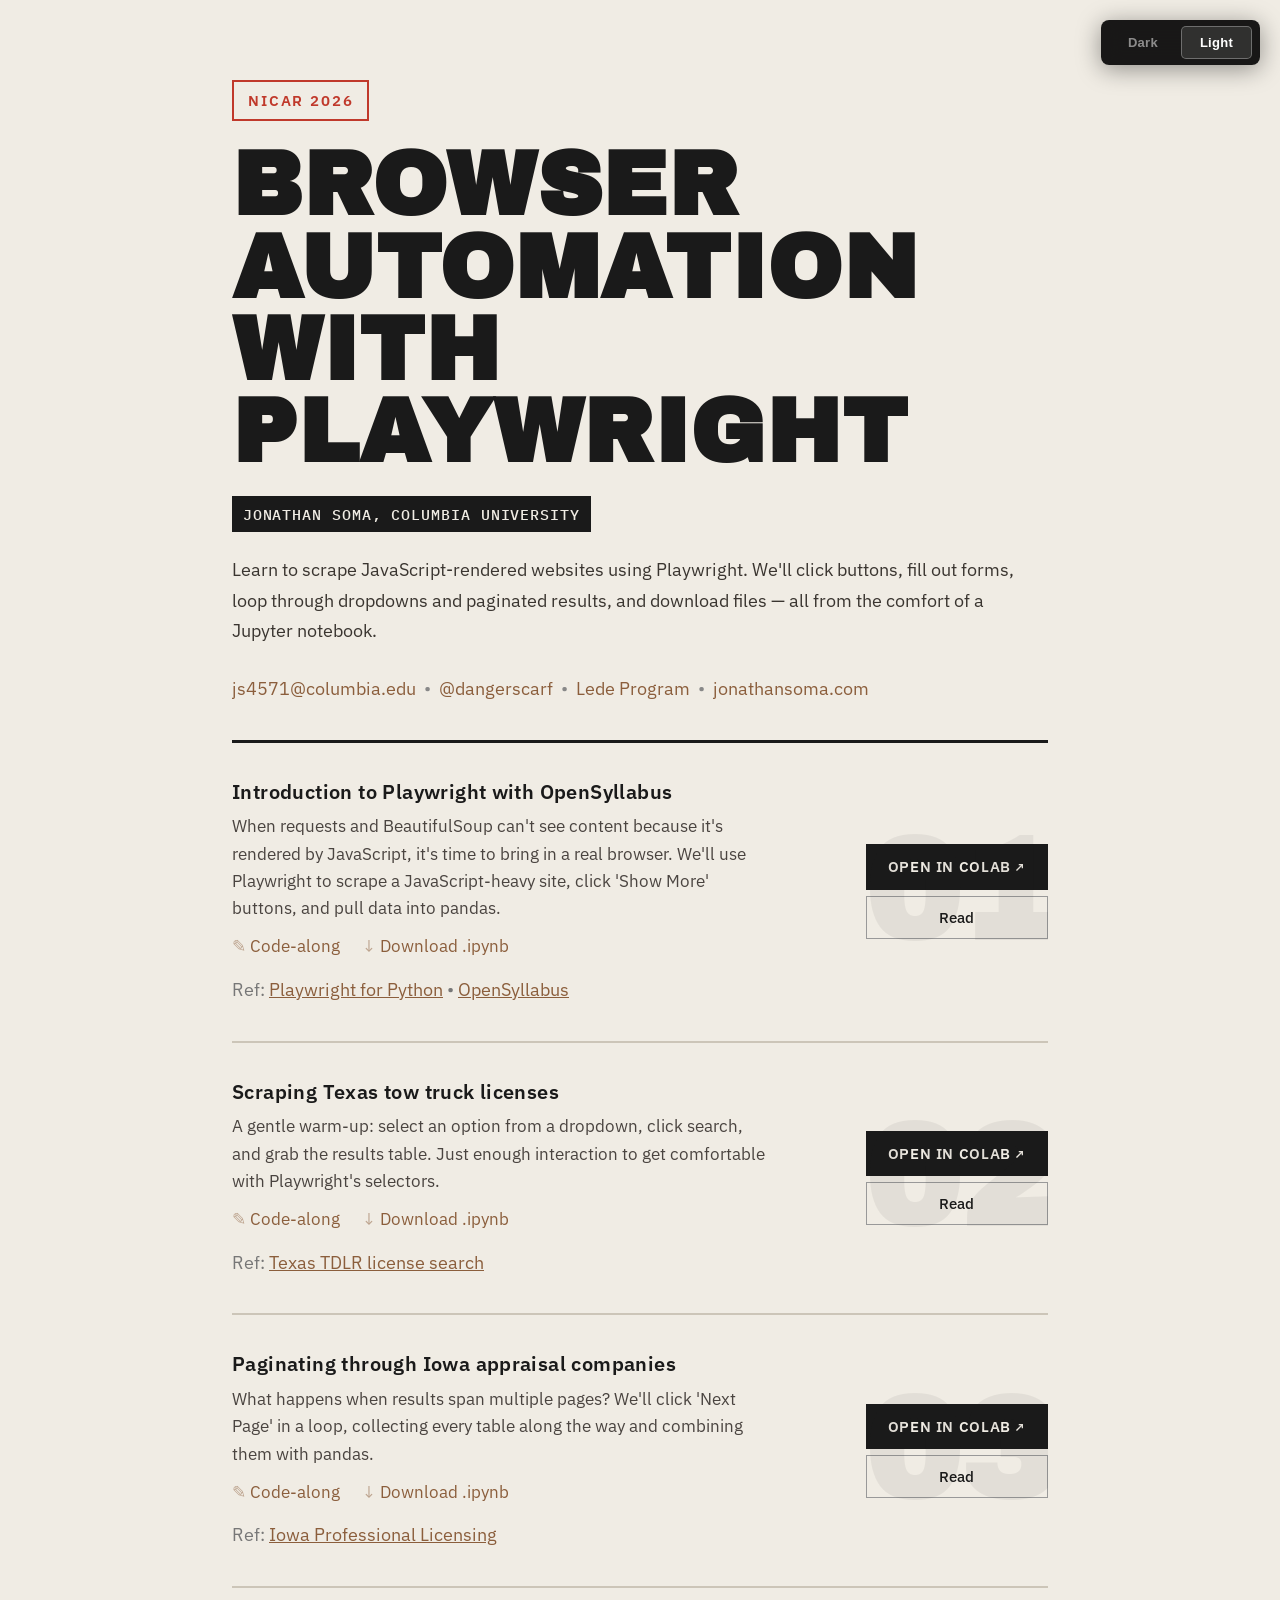
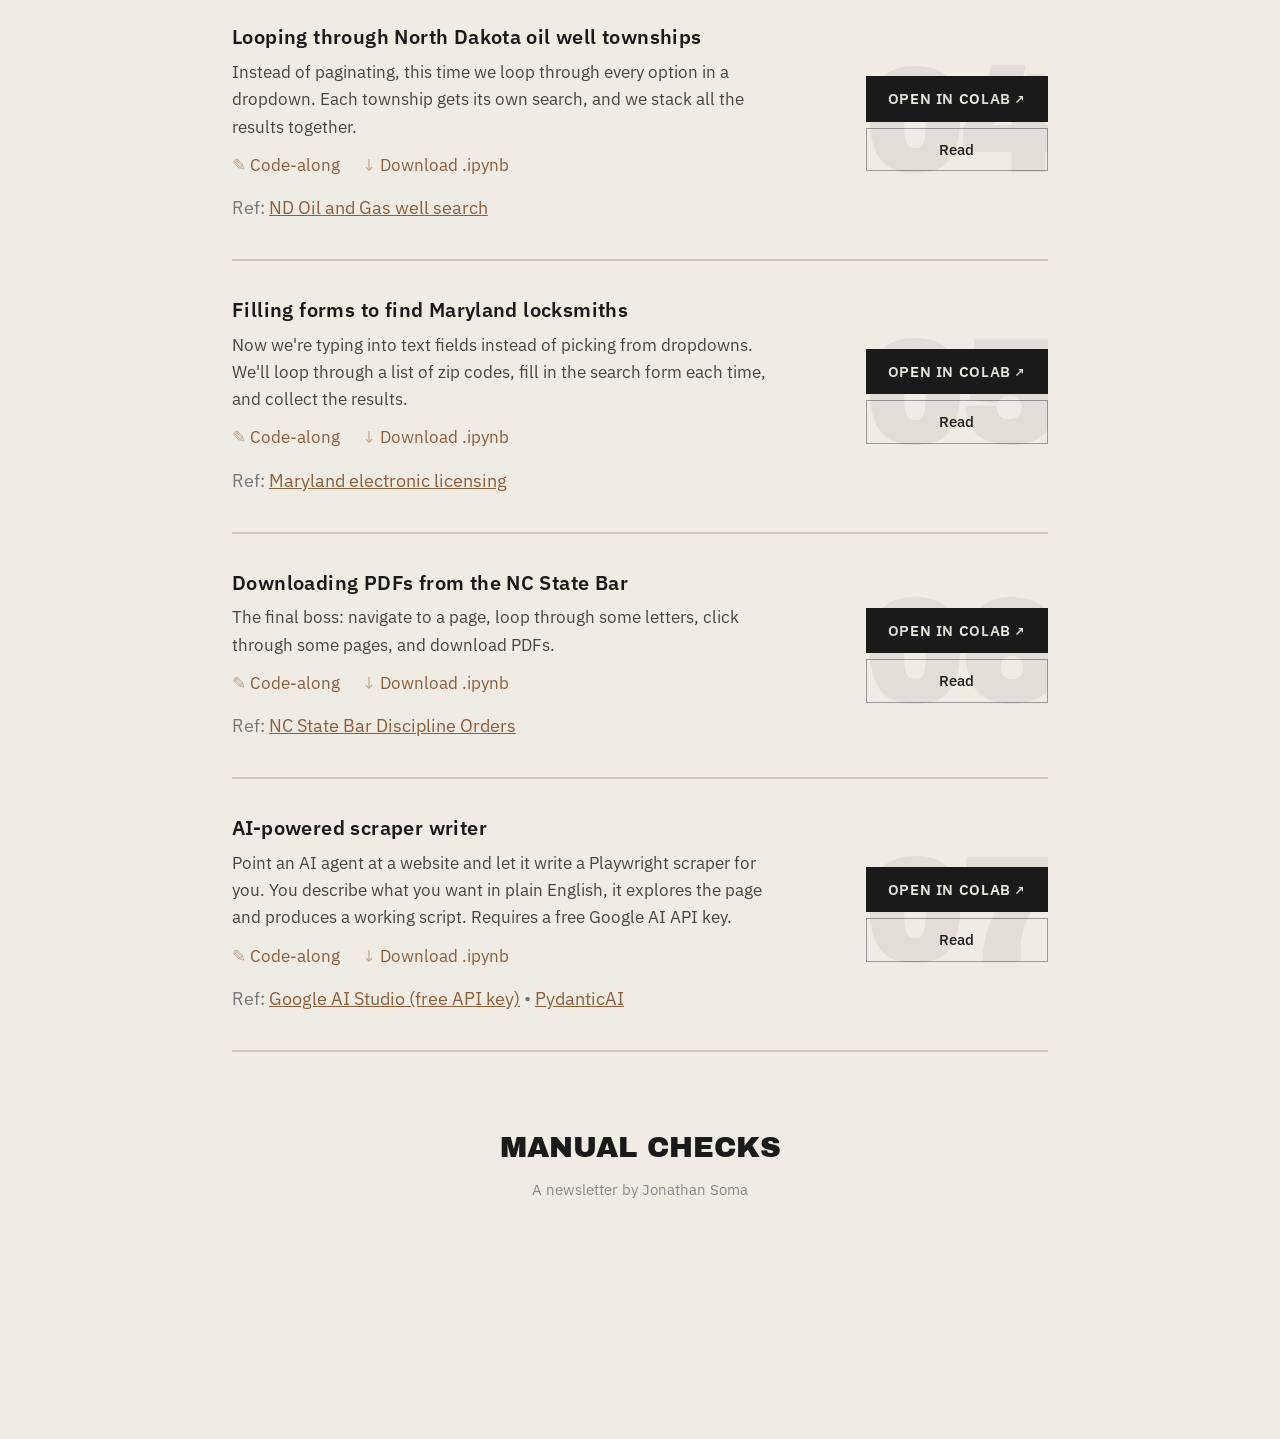
==== commit 1460cc9d: "new update" ====
--- a/docs/index.html
+++ b/docs/index.html
@@ -175,24 +175,24 @@
 <div class="notebook-card">
     <div class="step-number">06</div>
     <div class="card-content">
-        <h3 class="notebook-title"><a href="./browser-automation/05-texas-medical-board-actions-details-ANSWERS.html">Downloading PDFs from the Texas Medical Board</a></h3>
-        <p class="notebook-desc">The final boss: navigate to a page, fill in a license number, click through tabs, find document links, and download PDFs. Then do it all over again for a whole list of licenses.</p>
-        <div class="secondary-actions">
-            <a href="https://colab.research.google.com/github/jsoma/workshop-browser-automation/blob/main/docs/browser-automation/05-texas-medical-board-actions-details.ipynb" class="action-codealong">Code-along</a>
-            <a href="./browser-automation/05-texas-medical-board-actions-details-ANSWERS.ipynb" class="action-download">Download .ipynb</a>
-        </div>
-        
-        <div class="ref-links">
-            <span>Ref:</span>
-            
-                <a href="https://profile.tmb.state.tx.us/SearchBA.aspx">Texas Medical Board search</a>
-            
-        </div>
-        
-    </div>
-    <div class="card-action">
-        <a href="https://colab.research.google.com/github/jsoma/workshop-browser-automation/blob/main/docs/browser-automation/05-texas-medical-board-actions-details-ANSWERS.ipynb" class="primary-btn" target="_blank" rel="noopener">Open in Colab</a>
-        <a href="./browser-automation/05-texas-medical-board-actions-details-ANSWERS.html" class="read-btn">Read</a>
+        <h3 class="notebook-title"><a href="./browser-automation/05-nc-state-bar-discipline-orders-ANSWERS.html">Downloading PDFs from the NC State Bar</a></h3>
+        <p class="notebook-desc">The final boss: navigate to a page, loop through some letters, click through some pages, and download PDFs.</p>
+        <div class="secondary-actions">
+            <a href="https://colab.research.google.com/github/jsoma/workshop-browser-automation/blob/main/docs/browser-automation/05-nc-state-bar-discipline-orders.ipynb" class="action-codealong">Code-along</a>
+            <a href="./browser-automation/05-nc-state-bar-discipline-orders-ANSWERS.ipynb" class="action-download">Download .ipynb</a>
+        </div>
+        
+        <div class="ref-links">
+            <span>Ref:</span>
+            
+                <a href="https://www.ncbar.gov/lawyer-discipline/search-past-orders/orders-in-discipline-and-disability-cases/">NC State Bar Discipline Orders</a>
+            
+        </div>
+        
+    </div>
+    <div class="card-action">
+        <a href="https://colab.research.google.com/github/jsoma/workshop-browser-automation/blob/main/docs/browser-automation/05-nc-state-bar-discipline-orders-ANSWERS.ipynb" class="primary-btn" target="_blank" rel="noopener">Open in Colab</a>
+        <a href="./browser-automation/05-nc-state-bar-discipline-orders-ANSWERS.html" class="read-btn">Read</a>
     </div>
 </div>
 
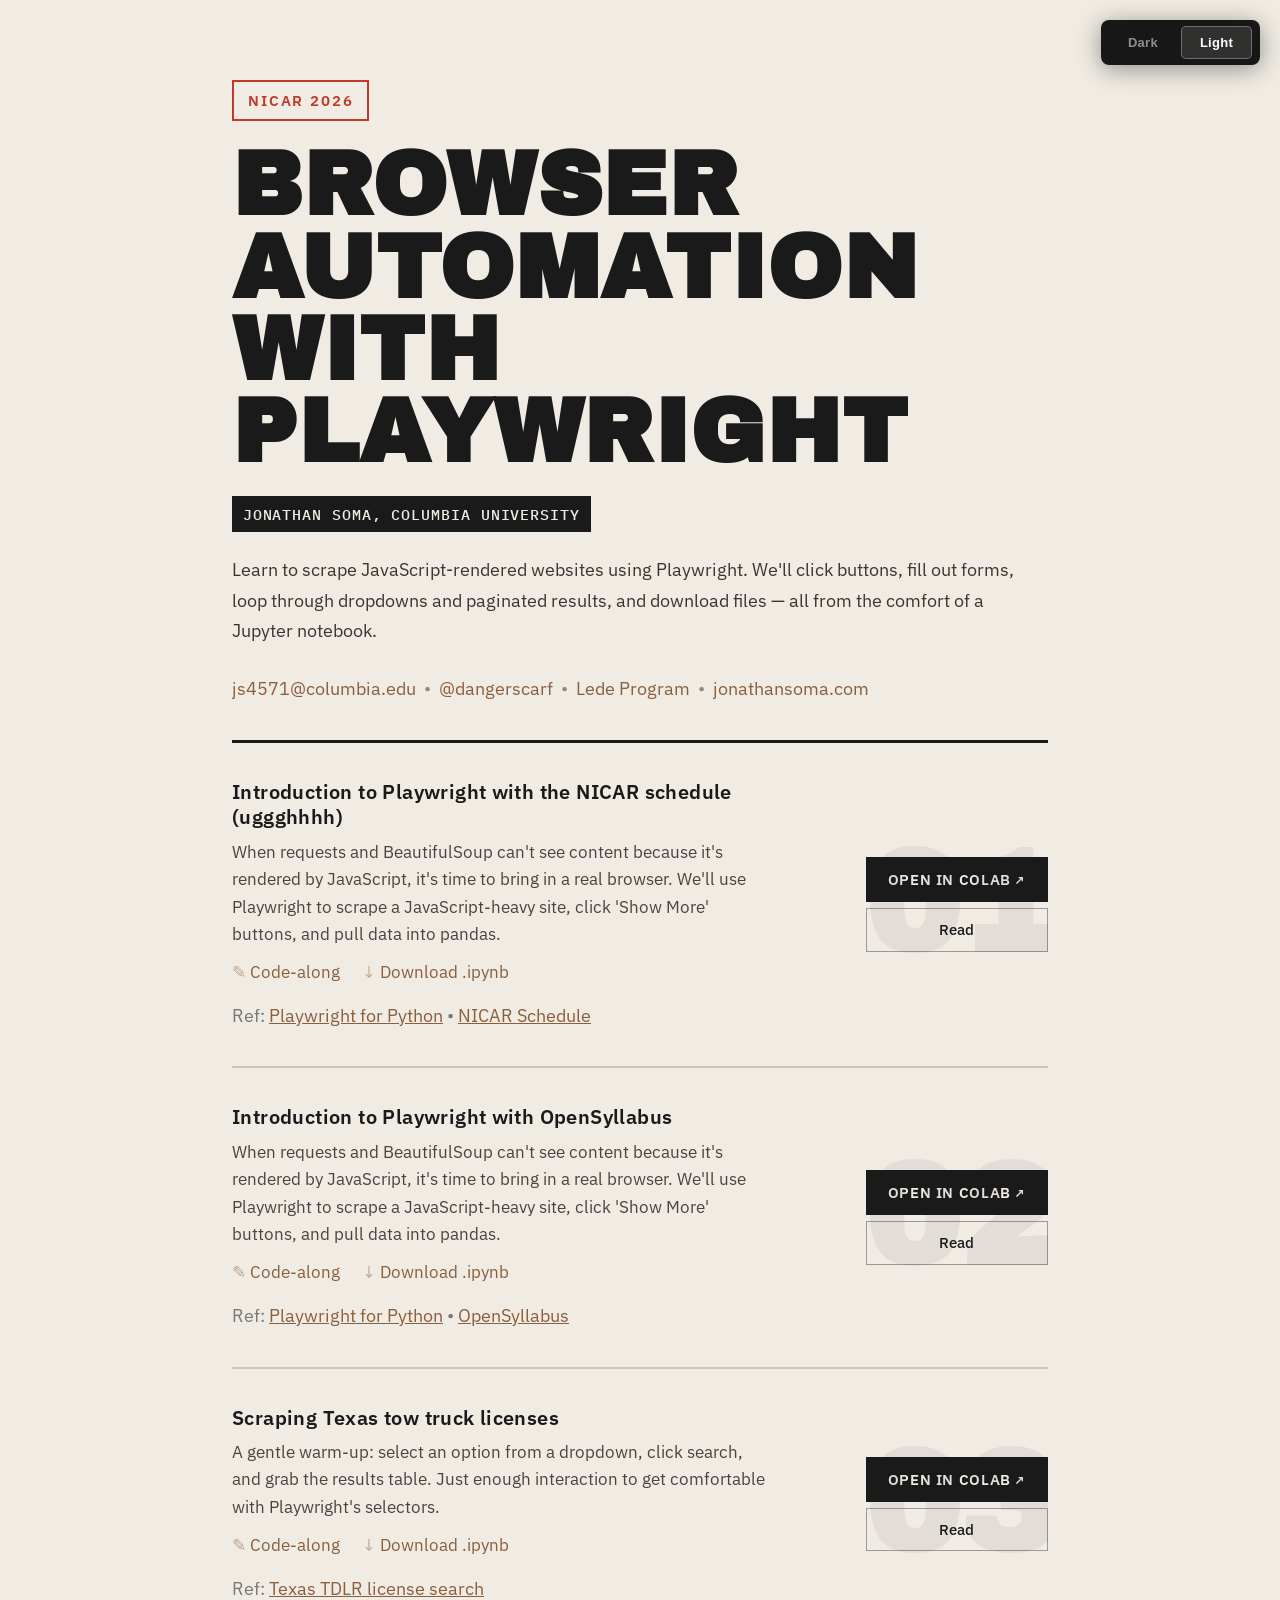
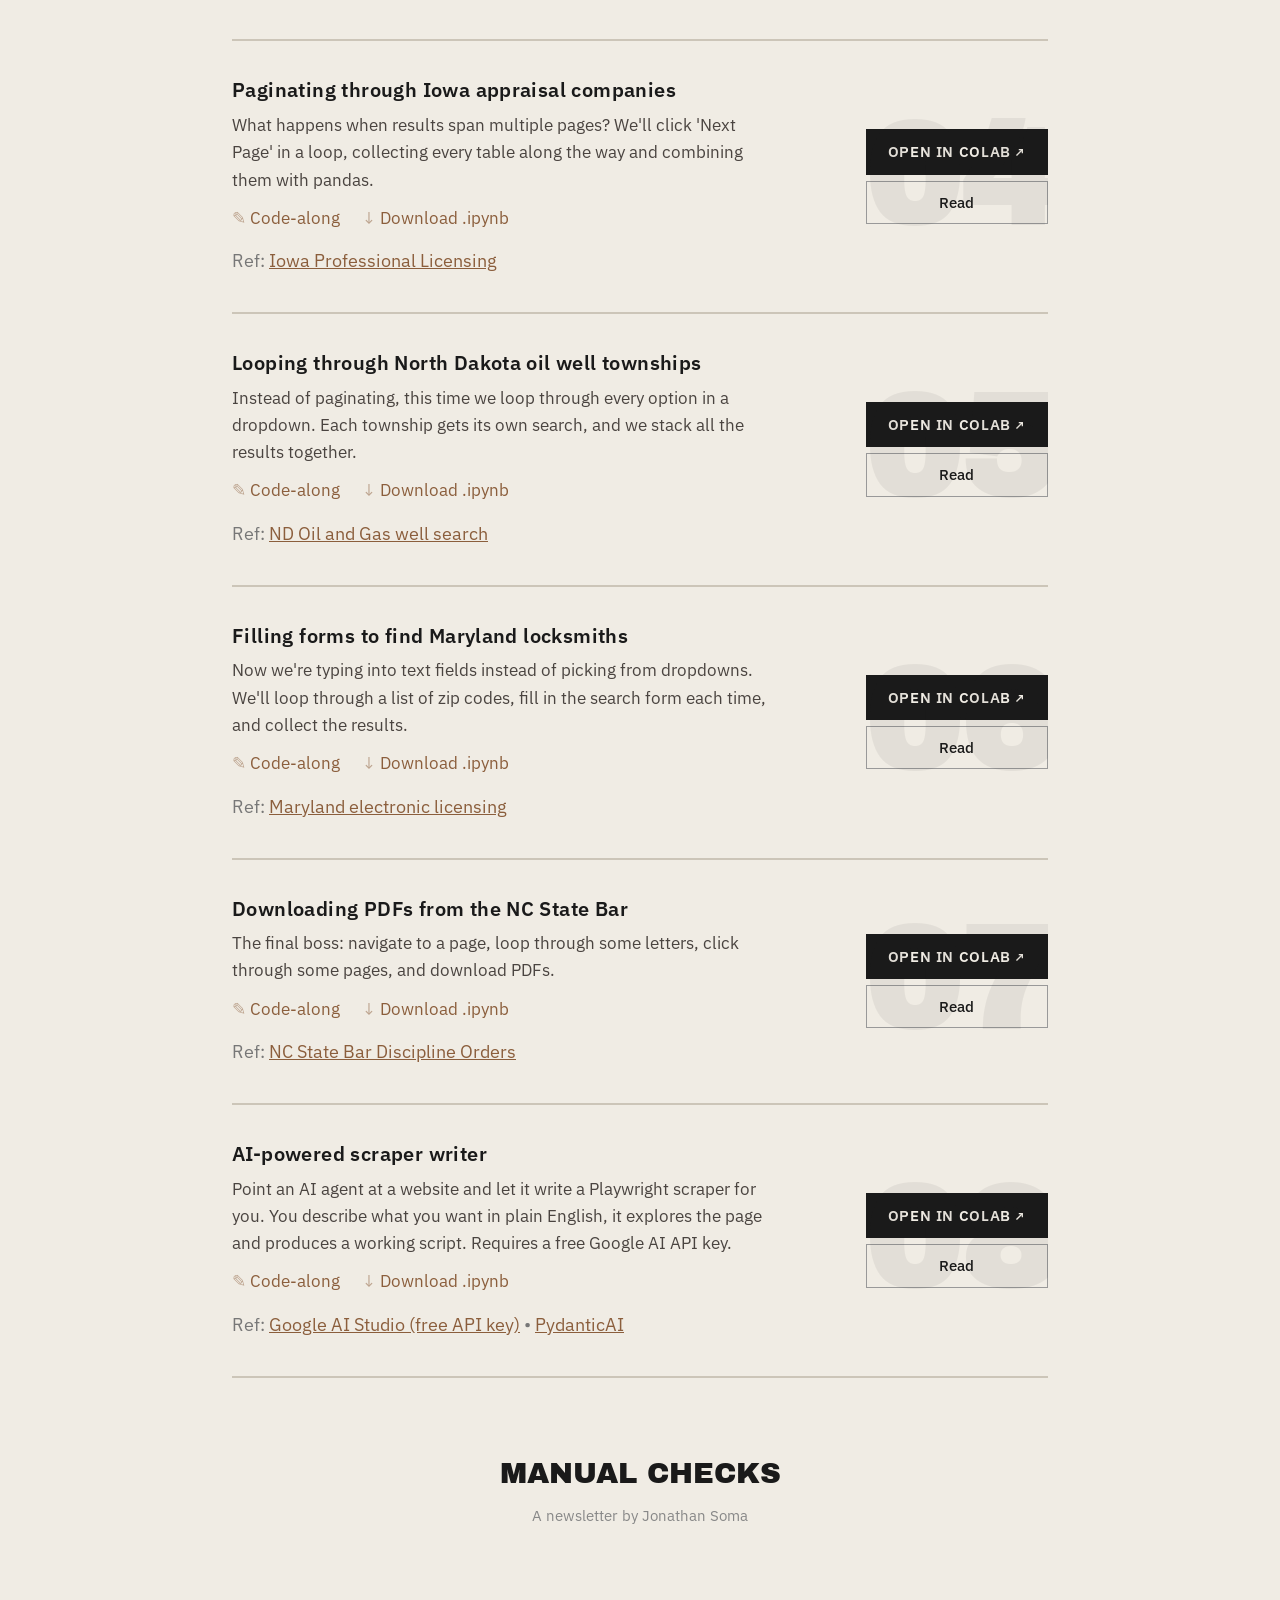
==== commit 7b95acfb: "pivot pivot" ====
--- a/docs/index.html
+++ b/docs/index.html
@@ -53,6 +53,32 @@
 <div class="notebook-card">
     <div class="step-number">01</div>
     <div class="card-content">
+        <h3 class="notebook-title"><a href="./browser-automation/00-nicar-ANSWERS.html">Introduction to Playwright with the NICAR schedule (uggghhhh)</a></h3>
+        <p class="notebook-desc">When requests and BeautifulSoup can't see content because it's rendered by JavaScript, it's time to bring in a real browser. We'll use Playwright to scrape a JavaScript-heavy site, click 'Show More' buttons, and pull data into pandas.</p>
+        <div class="secondary-actions">
+            <a href="https://colab.research.google.com/github/jsoma/workshop-browser-automation/blob/main/docs/browser-automation/00-nicar.ipynb" class="action-codealong">Code-along</a>
+            <a href="./browser-automation/00-nicar-ANSWERS.ipynb" class="action-download">Download .ipynb</a>
+        </div>
+        
+        <div class="ref-links">
+            <span>Ref:</span>
+            
+                <a href="https://playwright.dev/python/">Playwright for Python</a> &bull; 
+            
+                <a href="https://schedules.ire.org/nicar-2026/#/schedule">NICAR Schedule</a>
+            
+        </div>
+        
+    </div>
+    <div class="card-action">
+        <a href="https://colab.research.google.com/github/jsoma/workshop-browser-automation/blob/main/docs/browser-automation/00-nicar-ANSWERS.ipynb" class="primary-btn" target="_blank" rel="noopener">Open in Colab</a>
+        <a href="./browser-automation/00-nicar-ANSWERS.html" class="read-btn">Read</a>
+    </div>
+</div>
+
+<div class="notebook-card">
+    <div class="step-number">02</div>
+    <div class="card-content">
         <h3 class="notebook-title"><a href="./browser-automation/00-opensyllabus-ANSWERS.html">Introduction to Playwright with OpenSyllabus</a></h3>
         <p class="notebook-desc">When requests and BeautifulSoup can't see content because it's rendered by JavaScript, it's time to bring in a real browser. We'll use Playwright to scrape a JavaScript-heavy site, click 'Show More' buttons, and pull data into pandas.</p>
         <div class="secondary-actions">
@@ -77,7 +103,7 @@
 </div>
 
 <div class="notebook-card">
-    <div class="step-number">02</div>
+    <div class="step-number">03</div>
     <div class="card-content">
         <h3 class="notebook-title"><a href="./browser-automation/01-texas-tow-trucks-licenses-ANSWERS.html">Scraping Texas tow truck licenses</a></h3>
         <p class="notebook-desc">A gentle warm-up: select an option from a dropdown, click search, and grab the results table. Just enough interaction to get comfortable with Playwright's selectors.</p>
@@ -101,7 +127,7 @@
 </div>
 
 <div class="notebook-card">
-    <div class="step-number">03</div>
+    <div class="step-number">04</div>
     <div class="card-content">
         <h3 class="notebook-title"><a href="./browser-automation/02-iowa-appraisal-management-companies-ANSWERS.html">Paginating through Iowa appraisal companies</a></h3>
         <p class="notebook-desc">What happens when results span multiple pages? We'll click 'Next Page' in a loop, collecting every table along the way and combining them with pandas.</p>
@@ -125,7 +151,7 @@
 </div>
 
 <div class="notebook-card">
-    <div class="step-number">04</div>
+    <div class="step-number">05</div>
     <div class="card-content">
         <h3 class="notebook-title"><a href="./browser-automation/03-north-dakota-oil-wells-ANSWERS.html">Looping through North Dakota oil well townships</a></h3>
         <p class="notebook-desc">Instead of paginating, this time we loop through every option in a dropdown. Each township gets its own search, and we stack all the results together.</p>
@@ -149,7 +175,7 @@
 </div>
 
 <div class="notebook-card">
-    <div class="step-number">05</div>
+    <div class="step-number">06</div>
     <div class="card-content">
         <h3 class="notebook-title"><a href="./browser-automation/04-maryland-locksmiths-ANSWERS.html">Filling forms to find Maryland locksmiths</a></h3>
         <p class="notebook-desc">Now we're typing into text fields instead of picking from dropdowns. We'll loop through a list of zip codes, fill in the search form each time, and collect the results.</p>
@@ -173,7 +199,7 @@
 </div>
 
 <div class="notebook-card">
-    <div class="step-number">06</div>
+    <div class="step-number">07</div>
     <div class="card-content">
         <h3 class="notebook-title"><a href="./browser-automation/05-nc-state-bar-discipline-orders-ANSWERS.html">Downloading PDFs from the NC State Bar</a></h3>
         <p class="notebook-desc">The final boss: navigate to a page, loop through some letters, click through some pages, and download PDFs.</p>
@@ -197,7 +223,7 @@
 </div>
 
 <div class="notebook-card">
-    <div class="step-number">07</div>
+    <div class="step-number">08</div>
     <div class="card-content">
         <h3 class="notebook-title"><a href="./browser-automation/06-scraper-writer-ANSWERS.html">AI-powered scraper writer</a></h3>
         <p class="notebook-desc">Point an AI agent at a website and let it write a Playwright scraper for you. You describe what you want in plain English, it explores the page and produces a working script. Requires a free Google AI API key.</p>
